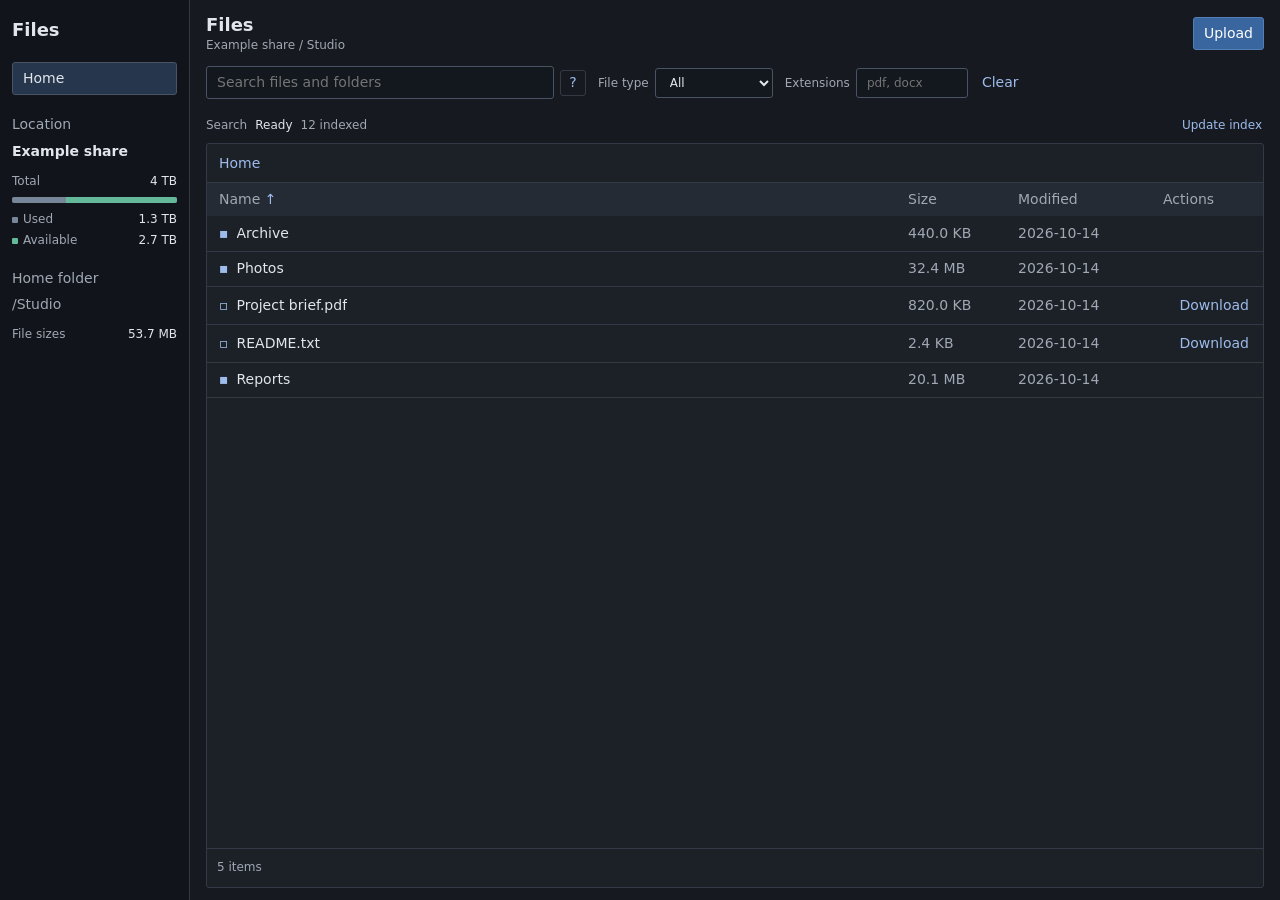
==== skills/ssud-ui/assets/example/index.html @ 94cde715 "feat: package the SSUD UI skill" ====
<!doctype html>
<html lang="en">
<head>
  <meta charset="utf-8">
  <meta name="viewport" content="width=device-width, initial-scale=1">
  <title>Files · SSUD UI example</title>
  <link rel="stylesheet" href="../tokens.css">
  <link rel="stylesheet" href="style.css">
  <script defer src="app.js"></script>
</head>
<body class="ssud-ui">
  <aside class="sidebar" aria-label="Workspace">
    <strong class="brand">Files</strong>
    <button type="button" class="secondary home-button" id="home">Home</button>
    <section aria-labelledby="location-title">
      <h2 id="location-title">Location</h2>
      <strong>Example share</strong>
      <dl class="usage">
        <div><dt>Total</dt><dd>4 TB</dd></div>
        <div class="capacity" aria-hidden="true"><span class="used"></span><span class="available"></span></div>
        <div><dt class="used-key">Used</dt><dd>1.3 TB</dd></div>
        <div><dt class="available-key">Available</dt><dd>2.7 TB</dd></div>
      </dl>
    </section>
    <section aria-labelledby="home-title">
      <h2 id="home-title">Home folder</h2>
      <p>/Studio</p>
      <dl class="usage"><div><dt>File sizes</dt><dd id="home-size"></dd></div></dl>
    </section>
  </aside>
  <main>
    <header class="workspace-header">
      <div><h1>Files</h1><p>Example share / Studio</p></div>
      <button type="button" id="upload" class="primary">Upload</button>
      <input type="file" id="upload-files" multiple hidden>
    </header>
    <form class="search-toolbar" id="search-form" role="search" aria-label="Search files">
      <div class="search-field">
        <input id="query" type="search" placeholder="Search files and folders" aria-label="Search in the home folder">
        <details class="help"><summary aria-label="Search help">?</summary>
          <div class="help-panel"><p><code>report 2026</code> Match all words</p><p><code>"final report"</code> Match the phrase</p></div>
        </details>
      </div>
      <label>File type
        <select id="kind">
          <option value="">All</option><option value="folder">Folder</option>
          <option value="document">Document</option><option value="image">Image</option>
          <option value="spreadsheet">Spreadsheet</option><option value="other">Other</option>
        </select>
      </label>
      <label>Extensions <input id="extensions" type="text" placeholder="pdf, docx" spellcheck="false"></label>
      <button class="text-button" type="button" id="clear">Clear</button>
      <button type="submit" hidden>Search</button>
    </form>
    <section class="status-strip" aria-label="Search index">
      <span>Search</span><strong id="index-state" role="status">Ready</strong>
      <span id="index-count"></span>
      <button id="update" class="text-button" type="button">Update index</button>
    </section>
    <div id="index-progress" class="index-progress" hidden>
      <progress aria-label="Example indexing progress"></progress>
      <p>Scanning filenames…</p>
    </div>
    <section class="files-panel" aria-label="File list">
      <div class="toolbar">
        <button type="button" class="text-button" id="back" hidden>← Back to results</button>
        <nav id="breadcrumbs" aria-label="Current folder"></nav>
      </div>
      <div class="table-scroll" id="table-scroll" tabindex="0" role="region" aria-label="Scrollable file list">
        <table>
          <colgroup><col><col class="size-column"><col class="date-column"><col class="action-column"></colgroup>
          <thead><tr>
            <th scope="col" id="name-heading" aria-sort="ascending"><button id="sort-name" type="button">Name</button></th>
            <th scope="col" id="size-heading"><button id="sort-size" type="button">Size</button></th>
            <th scope="col">Modified</th><th scope="col">Actions</th>
          </tr></thead>
          <tbody id="navigation"></tbody><tbody id="files"></tbody>
        </table>
        <p id="empty" class="empty" hidden>No matching files or folders.</p>
      </div>
      <footer id="result-info" class="file-footer" role="status"></footer>
    </section>
    <p id="notice" class="notice" role="status"></p>
  </main>
  <dialog id="transfer" aria-labelledby="transfer-title">
    <form method="dialog">
      <h2 id="transfer-title"></h2>
      <dl class="transfer-details"><dt id="transfer-scope"></dt><dd id="transfer-path"></dd></dl>
      <ul id="transfer-selection"></ul>
      <p>Example transfer. Files stay on this device.</p>
      <div class="dialog-actions">
        <button type="submit" class="secondary" value="cancel" autofocus>Cancel</button>
        <button type="submit" class="primary" value="confirm" id="confirm"></button>
      </div>
    </form>
  </dialog>
</body>
</html>
---- skills/ssud-ui/assets/tokens.css ----
.ssud-ui {
  --ssud-font: system-ui, -apple-system, BlinkMacSystemFont, "Segoe UI", sans-serif;
  --ssud-text-small: .75rem;
  --ssud-text-body: .875rem;
  --ssud-text-title: 1.125rem;
  --ssud-sidebar-width: 190px;
  --ssud-row-height: 35px;
  --ssud-radius: 3px;
  --ssud-overlay-radius: 4px;
  --ssud-space-tight: 6px;
  --ssud-space-control: 8px;
  --ssud-space-panel: 12px;
  --ssud-space-page: 16px;

  --ssud-canvas: #16191f;
  --ssud-sidebar: #11151b;
  --ssud-panel: #1c2027;
  --ssud-overlay: #1c232d;
  --ssud-table-header: #242b35;
  --ssud-navigation: #202936;
  --ssud-input: #13171e;
  --ssud-text: #e1e5ec;
  --ssud-muted: #a0a8b4;
  --ssud-border: #343a45;
  --ssud-control-border: #495363;
  --ssud-overlay-border: #515e72;
  --ssud-accent: #9dbbeb;
  --ssud-primary: #39669f;
  --ssud-primary-border: #537fb8;
  --ssud-primary-hover: #4779b6;
  --ssud-secondary: #282f3a;
  --ssud-secondary-hover: #343f4e;
  --ssud-danger: #833b3b;
  --ssud-danger-border: #a15652;
  --ssud-error: #ffb2aa;
  --ssud-row-hover: #232d3b;
  --ssud-active: #26364c;

  --ssud-capacity-track: #2c3440;
  --ssud-capacity-used: #778699;
  --ssud-capacity-available: #65b99b;
  --ssud-capacity-restricted: #d4ad68;
  --ssud-capacity-home: #80ace9;
  --ssud-capacity-quota: #b69be1;
}
---- skills/ssud-ui/assets/example/style.css ----
* { box-sizing: border-box; }
[hidden] { display: none !important; }
body {
  margin: 0;
  height: 100dvh;
  display: grid;
  grid-template-columns: var(--ssud-sidebar-width) minmax(0, 1fr);
  background: var(--ssud-canvas);
  color: var(--ssud-text);
  color-scheme: dark;
  font: var(--ssud-text-body)/1.35 var(--ssud-font);
}
h1, h2, p, dl, dd { margin: 0; }
h1, .brand { font-size: var(--ssud-text-title); font-weight: 600; }
h2, p { color: var(--ssud-muted); }
h2 { font-size: inherit; font-weight: 500; }
button, input, select, summary { font: inherit; color: inherit; }
button, select, summary { cursor: pointer; }
:focus-visible { outline: 2px solid var(--ssud-accent); outline-offset: 2px; }
button, input, select {
  border: 1px solid var(--ssud-control-border);
  border-radius: var(--ssud-radius);
  padding: 6px 10px;
}
input, select { min-width: 0; background: var(--ssud-input); }
button { background: none; }
.primary { background: var(--ssud-primary); border-color: var(--ssud-primary-border); color: white; }
.primary:hover { background: var(--ssud-primary-hover); }
.secondary { background: var(--ssud-secondary); }
.secondary:hover { background: var(--ssud-secondary-hover); }
.text-button { padding: 2px; border: 0; color: var(--ssud-accent); text-align: start; }
.text-button:hover { text-decoration: underline; }

.sidebar {
  display: flex;
  flex-direction: column;
  gap: 20px;
  min-width: 0;
  overflow-y: auto;
  padding: 18px 12px;
  background: var(--ssud-sidebar);
  border-inline-end: 1px solid var(--ssud-border);
}
.sidebar section { min-width: 0; }
.sidebar h2 { margin-bottom: 8px; }
.home-button { text-align: start; background: var(--ssud-active); }
.usage { font-size: var(--ssud-text-small); margin-top: 12px; color: var(--ssud-muted); }
.usage > div { display: flex; justify-content: space-between; gap: var(--ssud-space-tight); margin-top: 5px; }
.usage dd { color: var(--ssud-text); white-space: nowrap; font-variant-numeric: tabular-nums; }
.capacity { display: flex; height: 6px; background: var(--ssud-capacity-track); border-radius: 2px; overflow: hidden; }
.usage > .capacity { margin-block: 8px; gap: 0; }
.used { width: 32.5%; background: var(--ssud-capacity-used); }
.available { width: 67.5%; background: var(--ssud-capacity-available); }
.used-key::before, .available-key::before {
  content: "";
  display: inline-block;
  width: 6px;
  height: 6px;
  margin-inline-end: 5px;
  border-radius: 1px;
}
.used-key::before { background: var(--ssud-capacity-used); }
.available-key::before { background: var(--ssud-capacity-available); }

main { display: flex; flex-direction: column; min-height: 0; min-width: 0; padding: 0 var(--ssud-space-page) var(--ssud-space-panel); }
.workspace-header { min-height: 62px; padding-block: 13px; display: flex; justify-content: space-between; align-items: center; gap: var(--ssud-space-page); }
.workspace-header p { font-size: var(--ssud-text-small); }
.search-toolbar { display: flex; align-items: center; flex-wrap: wrap; gap: 7px 12px; padding-bottom: 8px; }
.search-field { display: flex; flex: 1 1 200px; align-items: center; min-width: 0; max-width: 380px; gap: var(--ssud-space-tight); position: relative; }
.search-field input { flex: 1; width: 0; }
.search-toolbar label { display: inline-flex; align-items: center; gap: var(--ssud-space-tight); font-size: var(--ssud-text-small); color: var(--ssud-muted); }
.search-toolbar label :is(input, select) { color: var(--ssud-text); }
#extensions { width: 112px; }
.help summary { display: grid; place-items: center; width: 26px; height: 26px; list-style: none; border: 1px solid var(--ssud-border); border-radius: var(--ssud-radius); color: var(--ssud-accent); }
.help-panel { position: absolute; z-index: 2; inset: calc(100% + 7px) auto auto 0; width: min(280px, 100%); padding: 12px; background: var(--ssud-overlay); border: 1px solid var(--ssud-overlay-border); border-radius: var(--ssud-overlay-radius); }
.help-panel p + p { margin-top: 6px; }
.help-panel code { color: var(--ssud-text); }
.status-strip { display: flex; align-items: center; gap: var(--ssud-space-control); min-height: 36px; font-size: var(--ssud-text-small); color: var(--ssud-muted); }
.status-strip strong { color: var(--ssud-text); font-weight: 500; }
#update { margin-inline-start: auto; }
#update:disabled { color: var(--ssud-muted); cursor: default; }
.running { display: inline-flex; align-items: center; gap: 5px; }
.running::before { content: ""; width: 10px; height: 10px; border: 2px solid var(--ssud-overlay-border); border-top-color: var(--ssud-accent); border-radius: 50%; }
@media (prefers-reduced-motion: no-preference) {
  .running::before { animation: spin 1s linear infinite; }
}
@keyframes spin { to { transform: rotate(1turn); } }
.index-progress { padding-bottom: 10px; font-size: var(--ssud-text-small); }
.index-progress progress { display: block; width: 100%; height: 4px; margin-block: 5px; accent-color: var(--ssud-accent); }

.files-panel { flex: 1; min-height: 180px; display: flex; flex-direction: column; background: var(--ssud-panel); border: 1px solid var(--ssud-border); border-radius: var(--ssud-radius); }
.toolbar { display: flex; flex-wrap: wrap; align-items: center; gap: var(--ssud-space-control); min-height: 39px; padding: 6px 10px; border-bottom: 1px solid var(--ssud-border); }
#breadcrumbs { display: flex; align-items: center; flex-wrap: wrap; gap: 5px; overflow-wrap: anywhere; }
.table-scroll { flex: 1; min-height: 0; overflow: auto; }
table { width: 100%; min-width: 560px; table-layout: fixed; border-collapse: collapse; text-align: start; }
.size-column { width: 110px; }
.date-column { width: 145px; }
.action-column { width: 112px; }
th, td { padding: 7px 12px; text-align: start; }
th { position: sticky; z-index: 1; top: 0; background: var(--ssud-table-header); color: var(--ssud-muted); font-weight: 500; }
th button { border: 0; padding: 0; text-align: start; }
th[aria-sort="ascending"] button::after { content: " ↑" / ""; color: var(--ssud-accent); }
th[aria-sort="descending"] button::after { content: " ↓" / ""; color: var(--ssud-accent); }
td { height: var(--ssud-row-height); border-bottom: 1px solid var(--ssud-border); }
td:nth-child(2), td:nth-child(3) { color: var(--ssud-muted); font-variant-numeric: tabular-nums; white-space: nowrap; }
td:last-child:not([colspan]) { text-align: end; }
tr:hover td { background: var(--ssud-row-hover); }
tr.target td { background: var(--ssud-active); }
#navigation td { background: var(--ssud-navigation); }
.file-name { display: flex; align-items: center; gap: var(--ssud-space-control); max-width: 100%; padding: 0; border: 0; text-align: start; }
.file-name span:last-child, .file-path { overflow: hidden; text-overflow: ellipsis; white-space: nowrap; }
.file-icon { flex: none; color: var(--ssud-accent); }
.file-path { display: block; margin-inline-start: 20px; max-width: calc(100% - 20px); font-size: var(--ssud-text-small); }
.empty { padding: 48px 18px; text-align: center; }
.file-footer { padding: 10px; min-height: 39px; border-top: 1px solid var(--ssud-border); font-size: var(--ssud-text-small); color: var(--ssud-muted); }

dialog { width: min(520px, calc(100% - 32px)); max-height: 85dvh; padding: 18px; color: inherit; background: var(--ssud-overlay); border: 1px solid var(--ssud-overlay-border); border-radius: var(--ssud-overlay-radius); }
dialog::backdrop { background: #0009; }
dialog h2 { margin-bottom: 12px; color: var(--ssud-text); font-size: 1rem; font-weight: 600; }
.transfer-details { display: grid; grid-template-columns: auto minmax(0, 1fr); gap: 8px; }
dt { color: var(--ssud-muted); }
dd, #transfer-selection { overflow-wrap: anywhere; }
#transfer-selection { max-height: 200px; overflow: auto; padding-inline-start: 20px; }
.dialog-actions { display: flex; flex-wrap: wrap; justify-content: end; gap: 8px; margin-top: 18px; }
.notice:not(:empty) { margin-top: 8px; color: var(--ssud-accent); }

@media (max-width: 850px) {
  .search-field { flex-basis: 100%; max-width: none; }
}
@media (max-width: 650px) {
  body { display: flex; flex-direction: column; min-height: 100dvh; height: auto; }
  .sidebar { display: grid; grid-template-columns: repeat(2, minmax(0, 1fr)); gap: 10px 16px; border: 0; border-bottom: 1px solid var(--ssud-border); padding: 12px; }
  .home-button { justify-self: end; }
  main { flex: 1; padding-inline: 10px; }
  .files-panel { flex: auto; }
  .table-scroll { max-height: 55dvh; }
  #extensions { width: 95px; }
}
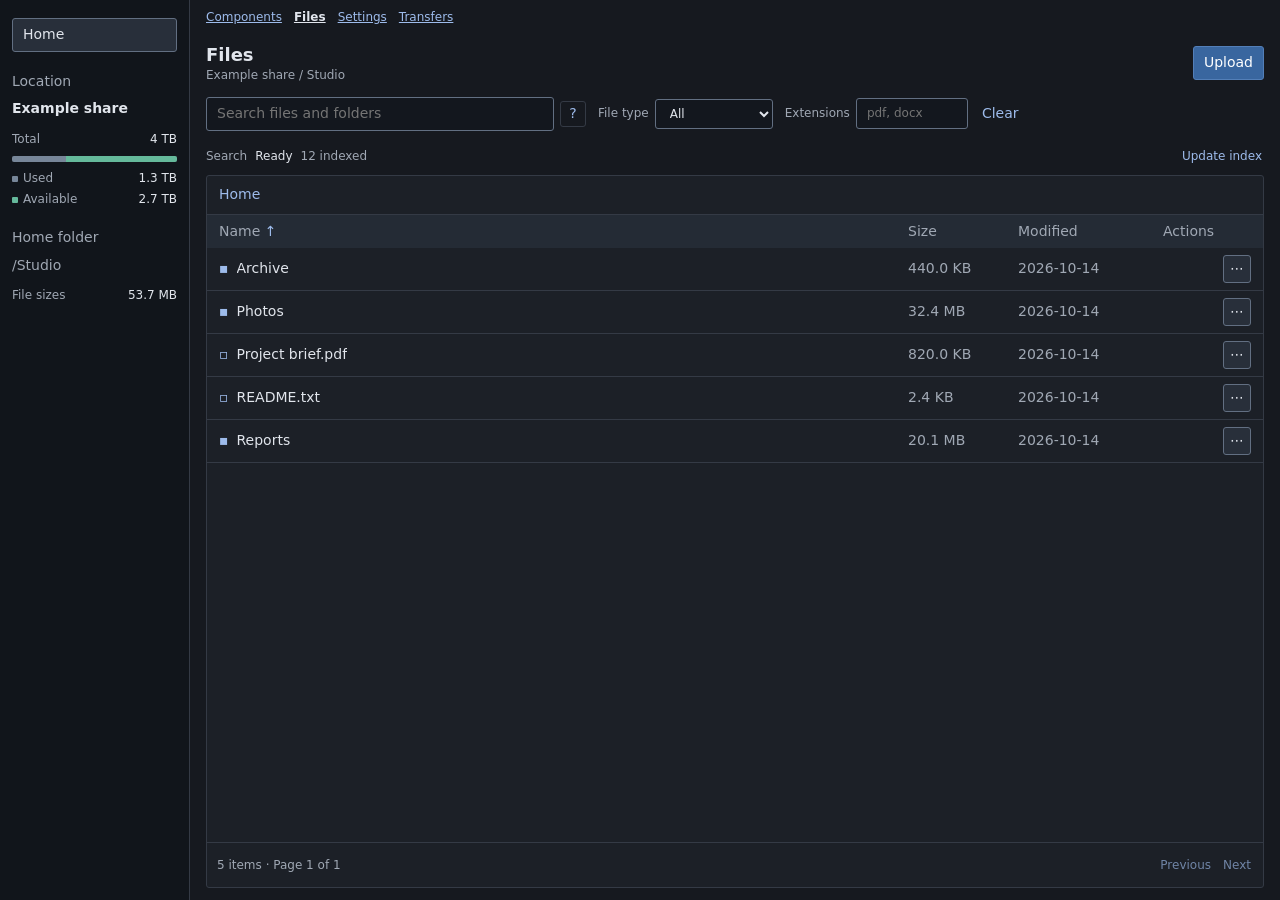
==== commit 81116e45: "Expand SSUD UI kit and showcase the application" ====
--- a/skills/ssud-ui/assets/example/index.html
+++ b/skills/ssud-ui/assets/example/index.html
@@ -2,87 +2,104 @@
 <html lang="en">
 <head>
   <meta charset="utf-8">
-  <meta name="viewport" content="width=device-width, initial-scale=1">
+  <meta name="viewport" content="width=device-width, initial-scale=1, viewport-fit=cover">
   <title>Files · SSUD UI example</title>
   <link rel="stylesheet" href="../tokens.css">
+  <link rel="stylesheet" href="../components.css">
   <link rel="stylesheet" href="style.css">
+  <script defer src="../disclosures.js"></script>
   <script defer src="app.js"></script>
 </head>
 <body class="ssud-ui">
-  <aside class="sidebar" aria-label="Workspace">
-    <strong class="brand">Files</strong>
-    <button type="button" class="secondary home-button" id="home">Home</button>
-    <section aria-labelledby="location-title">
-      <h2 id="location-title">Location</h2>
-      <strong>Example share</strong>
-      <dl class="usage">
-        <div><dt>Total</dt><dd>4 TB</dd></div>
-        <div class="capacity" aria-hidden="true"><span class="used"></span><span class="available"></span></div>
-        <div><dt class="used-key">Used</dt><dd>1.3 TB</dd></div>
-        <div><dt class="available-key">Available</dt><dd>2.7 TB</dd></div>
-      </dl>
-    </section>
-    <section aria-labelledby="home-title">
-      <h2 id="home-title">Home folder</h2>
-      <p>/Studio</p>
-      <dl class="usage"><div><dt>File sizes</dt><dd id="home-size"></dd></div></dl>
-    </section>
-  </aside>
-  <main>
-    <header class="workspace-header">
+  <main class="workspace-shell">
+    <nav class="kit-nav workspace-links" aria-label="UI kit examples">
+      <a href="../kit/index.html">Components</a><a href="index.html" aria-current="page">Files</a><a href="../kit/settings.html">Settings</a><a href="../kit/transfers.html">Transfers</a>
+    </nav>
+    <header class="workspace-header workspace-heading">
+      <button type="button" class="secondary disclosure-toggle" data-disclosure="1100" data-expand-at="900" aria-controls="workspace-panel" aria-expanded="true">Workspace</button>
       <div><h1>Files</h1><p>Example share / Studio</p></div>
       <button type="button" id="upload" class="primary">Upload</button>
       <input type="file" id="upload-files" multiple hidden>
     </header>
-    <form class="search-toolbar" id="search-form" role="search" aria-label="Search files">
-      <div class="search-field">
-        <input id="query" type="search" placeholder="Search files and folders" aria-label="Search in the home folder">
-        <details class="help"><summary aria-label="Search help">?</summary>
-          <div class="help-panel"><p><code>report 2026</code> Match all words</p><p><code>"final report"</code> Match the phrase</p></div>
-        </details>
+    <aside id="workspace-panel" class="sidebar workspace-rail" aria-label="Workspace">
+      <button type="button" class="secondary home-button" id="home">Home</button>
+      <section aria-labelledby="location-title">
+        <h2 id="location-title">Location</h2>
+        <strong>Example share</strong>
+        <dl class="usage">
+          <div><dt>Total</dt><dd>4 TB</dd></div>
+          <div class="capacity" aria-hidden="true"><span class="used"></span><span class="available"></span></div>
+          <div><dt class="used-key">Used</dt><dd>1.3 TB</dd></div>
+          <div><dt class="available-key">Available</dt><dd>2.7 TB</dd></div>
+        </dl>
+      </section>
+      <section aria-labelledby="home-title">
+        <h2 id="home-title">Home folder</h2>
+        <p>/Studio</p>
+        <dl class="usage"><div><dt>File sizes</dt><dd id="home-size"></dd></div></dl>
+      </section>
+    </aside>
+    <div class="workspace-content">
+      <form class="search-toolbar" id="search-form" role="search" aria-label="Search files">
+        <div class="search-field">
+          <input id="query" type="search" placeholder="Search files and folders" aria-label="Search in the home folder">
+          <details class="help"><summary aria-label="Search help">?</summary>
+            <div class="help-panel"><p><code>report 2026</code> Match all words</p><p><code>"final report"</code> Match the phrase</p></div>
+          </details>
+        </div>
+        <button type="button" class="secondary disclosure-toggle" data-disclosure="650" aria-controls="filter-fields" aria-expanded="true">Filters<span id="filter-count"></span></button>
+        <div id="filter-fields" class="filter-fields">
+          <label>File type
+            <select id="kind">
+              <option value="">All</option><option value="folder">Folder</option>
+              <option value="document">Document</option><option value="image">Image</option>
+              <option value="spreadsheet">Spreadsheet</option><option value="other">Other</option>
+            </select>
+          </label>
+          <label>Extensions <input id="extensions" type="text" placeholder="pdf, docx" spellcheck="false"></label>
+          <button class="text-button" type="button" id="clear">Clear</button>
+        </div>
+        <button type="submit" hidden>Search</button>
+      </form>
+      <section class="status-strip" aria-label="Search index">
+        <span>Search</span><strong id="index-state" role="status">Ready</strong>
+        <span id="index-count"></span>
+        <button id="update" class="text-button" type="button">Update index</button>
+      </section>
+      <div id="index-progress" class="index-progress" hidden>
+        <progress aria-label="Example indexing progress"></progress>
+        <p>Scanning filenames…</p>
       </div>
-      <label>File type
-        <select id="kind">
-          <option value="">All</option><option value="folder">Folder</option>
-          <option value="document">Document</option><option value="image">Image</option>
-          <option value="spreadsheet">Spreadsheet</option><option value="other">Other</option>
-        </select>
-      </label>
-      <label>Extensions <input id="extensions" type="text" placeholder="pdf, docx" spellcheck="false"></label>
-      <button class="text-button" type="button" id="clear">Clear</button>
-      <button type="submit" hidden>Search</button>
-    </form>
-    <section class="status-strip" aria-label="Search index">
-      <span>Search</span><strong id="index-state" role="status">Ready</strong>
-      <span id="index-count"></span>
-      <button id="update" class="text-button" type="button">Update index</button>
-    </section>
-    <div id="index-progress" class="index-progress" hidden>
-      <progress aria-label="Example indexing progress"></progress>
-      <p>Scanning filenames…</p>
+      <section class="files-panel" aria-label="File list">
+        <div class="toolbar">
+          <button type="button" class="text-button" id="back" hidden>← Back to results</button>
+          <nav id="breadcrumbs" aria-label="Current folder"></nav>
+        </div>
+        <div class="table-scroll" id="table-scroll" tabindex="0" role="region" aria-label="Scrollable file list">
+          <table class="responsive-list">
+            <colgroup><col><col class="size-column"><col class="date-column optional-column"><col class="action-column"></colgroup>
+            <thead><tr>
+              <th scope="col" id="name-heading" aria-sort="ascending"><button id="sort-name" type="button">Name</button></th>
+              <th scope="col" id="size-heading"><button id="sort-size" type="button">Size</button></th>
+              <th scope="col" class="optional-column">Modified</th><th scope="col"><span class="action-heading">Actions</span></th>
+            </tr></thead>
+            <tbody id="navigation"></tbody><tbody id="files"></tbody>
+          </table>
+          <p id="empty" class="empty" hidden>No matching files or folders.</p>
+        </div>
+        <footer class="file-footer">
+          <span id="result-info" role="status"></span>
+          <nav class="actions" aria-label="File pages">
+            <button type="button" class="text-button" id="previous">Previous</button>
+            <button type="button" class="text-button" id="next">Next</button>
+          </nav>
+        </footer>
+      </section>
+      <p id="notice" class="notice" role="status"></p>
     </div>
-    <section class="files-panel" aria-label="File list">
-      <div class="toolbar">
-        <button type="button" class="text-button" id="back" hidden>← Back to results</button>
-        <nav id="breadcrumbs" aria-label="Current folder"></nav>
-      </div>
-      <div class="table-scroll" id="table-scroll" tabindex="0" role="region" aria-label="Scrollable file list">
-        <table>
-          <colgroup><col><col class="size-column"><col class="date-column"><col class="action-column"></colgroup>
-          <thead><tr>
-            <th scope="col" id="name-heading" aria-sort="ascending"><button id="sort-name" type="button">Name</button></th>
-            <th scope="col" id="size-heading"><button id="sort-size" type="button">Size</button></th>
-            <th scope="col">Modified</th><th scope="col">Actions</th>
-          </tr></thead>
-          <tbody id="navigation"></tbody><tbody id="files"></tbody>
-        </table>
-        <p id="empty" class="empty" hidden>No matching files or folders.</p>
-      </div>
-      <footer id="result-info" class="file-footer" role="status"></footer>
-    </section>
-    <p id="notice" class="notice" role="status"></p>
   </main>
-  <dialog id="transfer" aria-labelledby="transfer-title">
+  <div id="row-menu" class="action-list row-actions" aria-label="File actions" role="group" popover></div>
+  <dialog class="responsive-dialog" id="transfer" aria-labelledby="transfer-title">
     <form method="dialog">
       <h2 id="transfer-title"></h2>
       <dl class="transfer-details"><dt id="transfer-scope"></dt><dd id="transfer-path"></dd></dl>
--- a/skills/ssud-ui/assets/tokens.css
+++ b/skills/ssud-ui/assets/tokens.css
@@ -22,12 +22,15 @@
   --ssud-text: #e1e5ec;
   --ssud-muted: #a0a8b4;
   --ssud-border: #343a45;
-  --ssud-control-border: #495363;
+  --ssud-control-border: #626f82;
   --ssud-overlay-border: #515e72;
   --ssud-accent: #9dbbeb;
+  --ssud-focus: #9dbbeb;
+  --ssud-success: #8bd3b9;
+  --ssud-warning: #e5bd7c;
   --ssud-primary: #39669f;
   --ssud-primary-border: #537fb8;
-  --ssud-primary-hover: #4779b6;
+  --ssud-primary-hover: #4374b0;
   --ssud-secondary: #282f3a;
   --ssud-secondary-hover: #343f4e;
   --ssud-danger: #833b3b;
--- a/skills/ssud-ui/assets/components.css
+++ b/skills/ssud-ui/assets/components.css
@@ -0,0 +1,148 @@
+.ssud-ui {
+  margin: 0;
+  background: var(--ssud-canvas);
+  color: var(--ssud-text);
+  color-scheme: dark;
+  font: var(--ssud-text-body)/1.4 var(--ssud-font);
+}
+.ssud-ui *, .ssud-ui *::before, .ssud-ui *::after { box-sizing: border-box; }
+.ssud-ui [hidden] { display: none !important; }
+.ssud-ui :where(h1, h2, h3, p, dl, dd) { margin: 0; }
+.ssud-ui :where(button, input, select, textarea, summary) { font: inherit; color: inherit; }
+.ssud-ui :where(button, select, summary, input[type="checkbox"], input[type="radio"]) { cursor: pointer; }
+.ssud-ui :disabled { opacity: .65; cursor: default; }
+.ssud-ui :focus-visible { outline: 2px solid var(--ssud-focus); outline-offset: 2px; }
+.ssud-ui :where(button, input:not([type="checkbox"], [type="radio"]), select, textarea) {
+  padding: 6px 10px;
+  min-width: 0;
+  border: 1px solid var(--ssud-control-border);
+  border-radius: var(--ssud-radius);
+  background: var(--ssud-input);
+}
+.ssud-ui a, .ssud-ui .text-button { color: var(--ssud-accent); }
+.ssud-ui .primary { background: var(--ssud-primary); border-color: var(--ssud-primary-border); color: white; }
+.ssud-ui .primary:hover:not(:disabled) { background: var(--ssud-primary-hover); }
+.ssud-ui .secondary { background: var(--ssud-secondary); }
+.ssud-ui .secondary:hover:not(:disabled) { background: var(--ssud-secondary-hover); }
+.ssud-ui .danger { background: var(--ssud-danger); border-color: var(--ssud-danger-border); color: white; }
+.ssud-ui .text-button { min-height: 24px; padding: 2px; border: 0; background: none; text-align: start; }
+.ssud-ui .text-button:hover { text-decoration: underline; }
+.ssud-ui .icon-button { min-width: 28px; min-height: 28px; padding: 2px 5px; }
+.ssud-ui :where(input[type="checkbox"], input[type="radio"], progress) { accent-color: var(--ssud-accent); }
+.ssud-ui .muted { color: var(--ssud-muted); }
+.ssud-ui .error-text { color: var(--ssud-error); }
+.ssud-ui .success-text { color: var(--ssud-success); }
+.ssud-ui .warning-text { color: var(--ssud-warning); }
+.ssud-ui .actions { display: flex; flex-wrap: wrap; gap: 8px; align-items: center; }
+.ssud-ui .field { display: grid; gap: 5px; min-width: 0; }
+.ssud-ui .field :where(input:not([type="checkbox"], [type="radio"]), select, textarea) { width: 100%; }
+.ssud-ui .field :where(small, p) { overflow-wrap: anywhere; }
+.ssud-ui [aria-invalid="true"] { border-color: var(--ssud-error); }
+.ssud-ui .panel { padding: 14px; min-width: 0; border: 1px solid var(--ssud-border); border-radius: var(--ssud-radius); background: var(--ssud-panel); }
+.ssud-ui .notice-box { padding: 10px 12px; border: 1px solid currentColor; border-radius: var(--ssud-radius); overflow-wrap: anywhere; }
+.ssud-ui dialog {
+  width: min(520px, calc(100% - 32px)); max-height: 85dvh; padding: 18px;
+  color: inherit; background: var(--ssud-overlay); border: 1px solid var(--ssud-overlay-border);
+  border-radius: var(--ssud-overlay-radius); overflow-wrap: anywhere;
+}
+.ssud-ui dialog::backdrop { background: #0009; }
+.ssud-ui dialog .actions { justify-content: end; margin-top: 16px; }
+.ssud-ui .table-region { overflow: auto; min-width: 0; }
+.ssud-ui .data-table { width: 100%; border-collapse: collapse; }
+.ssud-ui .data-table :where(th, td) { padding: 6px 10px; text-align: start; border-bottom: 1px solid var(--ssud-border); }
+.ssud-ui .data-table th { background: var(--ssud-table-header); }
+.ssud-ui .action-list { display: grid; width: max-content; max-width: 100%; gap: 3px; background: var(--ssud-overlay); padding: 4px; border: 1px solid var(--ssud-overlay-border); border-radius: var(--ssud-overlay-radius); }
+.ssud-ui .action-list button { text-align: start; min-height: 28px; }
+.ssud-ui .kit-nav { display: flex; align-items: center; flex-wrap: wrap; gap: 4px 12px; font-size: var(--ssud-text-small); }
+.ssud-ui .kit-nav a { display: inline-flex; min-height: 24px; align-items: center; }
+.ssud-ui .kit-nav [aria-current="page"] { color: var(--ssud-text); font-weight: 600; }
+.ssud-ui [popover]:not(:popover-open) { display: none; }
+.ssud-ui fieldset { min-width: 0; margin: 0; border: 1px solid var(--ssud-border); }
+.ssud-ui legend { padding-inline: 4px; }
+.ssud-ui .file-pick { display: grid; gap: 6px; padding: 12px; border: 1px dashed var(--ssud-control-border); border-radius: var(--ssud-radius); }
+.ssud-ui .file-pick input { width: 100%; }
+.ssud-ui .empty-state { padding: 14px; text-align: center; }
+.ssud-ui [role="tab"][aria-selected="true"] { background: var(--ssud-active); }
+.ssud-ui .stack { display: grid; gap: 12px; min-width: 0; }
+
+/* A workspace keeps one set of controls and rows at every width. */
+.ssud-ui .workspace-shell {
+  display: grid;
+  height: 100dvh;
+  grid-template: "rail links" auto "rail heading" auto "rail content" minmax(0, 1fr)
+    / var(--ssud-sidebar-width) minmax(0, 1fr);
+}
+.ssud-ui .workspace-shell:has(> .workspace-rail[hidden]) {
+  grid-template-columns: 0 minmax(0, 1fr);
+}
+.ssud-ui .workspace-links { grid-area: links; }
+.ssud-ui .workspace-heading { grid-area: heading; }
+.ssud-ui .workspace-rail { grid-area: rail; min-height: 0; overflow-y: auto; }
+.ssud-ui .workspace-content {
+  grid-area: content; display: flex; flex-direction: column; min-height: 0; min-width: 0;
+  padding-bottom: var(--ssud-space-panel);
+}
+.ssud-ui .workspace-shell > :is(.workspace-links, .workspace-heading, .workspace-content) {
+  padding-inline: var(--ssud-space-page);
+}
+.ssud-ui .filter-fields { display: flex; flex-wrap: wrap; align-items: center; gap: 8px 12px; }
+.ssud-ui .disclosure-toggle::after { content: " ▾" / ""; }
+.ssud-ui .disclosure-toggle[aria-expanded="true"]::after { content: " ▴" / ""; }
+.ssud-ui .row-actions {
+  position: fixed; margin: 0; width: max-content; max-width: min(290px, calc(100vw - 16px));
+  max-height: calc(100dvh - 16px); overflow: auto; overflow-wrap: anywhere;
+}
+.ssud-ui .row-details { border-bottom: 1px solid var(--ssud-border); padding: 6px; font-size: var(--ssud-text-small); }
+.ssud-ui .row-details strong { display: block; }
+.ssud-ui .responsive-dialog { overflow: auto; }
+
+@media (max-width: 650px) {
+  .ssud-ui .workspace-shell, .ssud-ui .workspace-shell:has(> .workspace-rail[hidden]) {
+    grid-template: "links" auto "heading" auto "rail" auto "content" minmax(300px, 1fr) / minmax(0, 1fr);
+    padding-inline: env(safe-area-inset-left) env(safe-area-inset-right);
+  }
+  .ssud-ui .workspace-shell > :is(.workspace-links, .workspace-heading, .workspace-content) { padding-inline: 10px; }
+  .ssud-ui .workspace-content { padding-bottom: max(10px, env(safe-area-inset-bottom)); }
+  .ssud-ui .filter-fields { flex-basis: 100%; }
+  .ssud-ui .responsive-list { width: 100%; min-width: 0; table-layout: fixed; }
+  .ssud-ui .responsive-list .optional-column { display: none; }
+  .ssud-ui .responsive-list .size-column { width: 66px; }
+  .ssud-ui .responsive-list .action-column { width: 48px; }
+  .ssud-ui .responsive-list :is(th, td) { padding: 4px 6px; }
+  .ssud-ui .responsive-list .action-heading { position: absolute; width: 1px; height: 1px; overflow: hidden; clip-path: inset(50%); }
+  .ssud-ui .responsive-list .row-title { white-space: normal; overflow-wrap: anywhere; }
+  .ssud-ui .responsive-dialog {
+    margin: auto 0 0; width: 100%; max-width: 100%; max-height: 90dvh;
+    padding: 16px max(16px, env(safe-area-inset-right)) max(16px, env(safe-area-inset-bottom)) max(16px, env(safe-area-inset-left));
+    border-radius: var(--ssud-overlay-radius) var(--ssud-overlay-radius) 0 0;
+  }
+}
+@media (pointer: coarse) {
+  .ssud-ui :is(.workspace-shell, .row-actions, .responsive-dialog) :is(button, input:not([hidden]), select, summary) { min-height: 40px; }
+  .ssud-ui .responsive-list .icon-button { min-width: 36px; }
+}
+
+@media (max-height: 535px) {
+  .ssud-ui .workspace-shell { height: auto; min-height: 100dvh; }
+}
+
+.ssud-ui .adaptive-page {
+  padding-inline: max(var(--ssud-space-page), env(safe-area-inset-left)) max(var(--ssud-space-page), env(safe-area-inset-right));
+  padding-block: max(14px, env(safe-area-inset-top)) max(28px, env(safe-area-inset-bottom));
+}
+.ssud-ui .adaptive-columns {
+  display: grid; grid-template-columns: repeat(2, minmax(0, 1fr));
+  align-items: start; gap: var(--ssud-space-panel);
+}
+.ssud-ui .adaptive-columns > * { min-width: 0; }
+.ssud-ui .adaptive-wide { grid-column: 1 / -1; }
+
+@media (max-width: 650px) {
+  .ssud-ui .adaptive-columns { grid-template-columns: minmax(0, 1fr); }
+}
+@media (pointer: coarse) {
+  .ssud-ui .adaptive-page :is(button, select, input:not([type="checkbox"], [type="radio"]), summary, .kit-nav a, .touch-choice),
+  .ssud-ui .responsive-dialog button { min-height: 44px; }
+  .ssud-ui .adaptive-page :is(input:not([type="checkbox"], [type="radio"]), select, textarea) { font-size: 1rem; }
+  .ssud-ui .touch-choice { display: flex; align-items: center; gap: 6px; }
+}
--- a/skills/ssud-ui/assets/example/style.css
+++ b/skills/ssud-ui/assets/example/style.css
@@ -1,35 +1,6 @@
-* { box-sizing: border-box; }
-[hidden] { display: none !important; }
-body {
-  margin: 0;
-  height: 100dvh;
-  display: grid;
-  grid-template-columns: var(--ssud-sidebar-width) minmax(0, 1fr);
-  background: var(--ssud-canvas);
-  color: var(--ssud-text);
-  color-scheme: dark;
-  font: var(--ssud-text-body)/1.35 var(--ssud-font);
-}
-h1, h2, p, dl, dd { margin: 0; }
 h1, .brand { font-size: var(--ssud-text-title); font-weight: 600; }
 h2, p { color: var(--ssud-muted); }
 h2 { font-size: inherit; font-weight: 500; }
-button, input, select, summary { font: inherit; color: inherit; }
-button, select, summary { cursor: pointer; }
-:focus-visible { outline: 2px solid var(--ssud-accent); outline-offset: 2px; }
-button, input, select {
-  border: 1px solid var(--ssud-control-border);
-  border-radius: var(--ssud-radius);
-  padding: 6px 10px;
-}
-input, select { min-width: 0; background: var(--ssud-input); }
-button { background: none; }
-.primary { background: var(--ssud-primary); border-color: var(--ssud-primary-border); color: white; }
-.primary:hover { background: var(--ssud-primary-hover); }
-.secondary { background: var(--ssud-secondary); }
-.secondary:hover { background: var(--ssud-secondary-hover); }
-.text-button { padding: 2px; border: 0; color: var(--ssud-accent); text-align: start; }
-.text-button:hover { text-decoration: underline; }
 
 .sidebar {
   display: flex;
@@ -62,8 +33,9 @@
 .used-key::before { background: var(--ssud-capacity-used); }
 .available-key::before { background: var(--ssud-capacity-available); }
 
-main { display: flex; flex-direction: column; min-height: 0; min-width: 0; padding: 0 var(--ssud-space-page) var(--ssud-space-panel); }
+
 .workspace-header { min-height: 62px; padding-block: 13px; display: flex; justify-content: space-between; align-items: center; gap: var(--ssud-space-page); }
+.workspace-header > div { flex: 1; min-width: 0; }
 .workspace-header p { font-size: var(--ssud-text-small); }
 .search-toolbar { display: flex; align-items: center; flex-wrap: wrap; gap: 7px 12px; padding-bottom: 8px; }
 .search-field { display: flex; flex: 1 1 200px; align-items: center; min-width: 0; max-width: 380px; gap: var(--ssud-space-tight); position: relative; }
@@ -107,15 +79,13 @@
 tr:hover td { background: var(--ssud-row-hover); }
 tr.target td { background: var(--ssud-active); }
 #navigation td { background: var(--ssud-navigation); }
-.file-name { display: flex; align-items: center; gap: var(--ssud-space-control); max-width: 100%; padding: 0; border: 0; text-align: start; }
+.file-name { display: flex; align-items: center; gap: var(--ssud-space-control); max-width: 100%; padding: 0; border: 0; background: none; text-align: start; }
 .file-name span:last-child, .file-path { overflow: hidden; text-overflow: ellipsis; white-space: nowrap; }
 .file-icon { flex: none; color: var(--ssud-accent); }
 .file-path { display: block; margin-inline-start: 20px; max-width: calc(100% - 20px); font-size: var(--ssud-text-small); }
 .empty { padding: 48px 18px; text-align: center; }
 .file-footer { padding: 10px; min-height: 39px; border-top: 1px solid var(--ssud-border); font-size: var(--ssud-text-small); color: var(--ssud-muted); }
 
-dialog { width: min(520px, calc(100% - 32px)); max-height: 85dvh; padding: 18px; color: inherit; background: var(--ssud-overlay); border: 1px solid var(--ssud-overlay-border); border-radius: var(--ssud-overlay-radius); }
-dialog::backdrop { background: #0009; }
 dialog h2 { margin-bottom: 12px; color: var(--ssud-text); font-size: 1rem; font-weight: 600; }
 .transfer-details { display: grid; grid-template-columns: auto minmax(0, 1fr); gap: 8px; }
 dt { color: var(--ssud-muted); }
@@ -124,15 +94,26 @@
 .dialog-actions { display: flex; flex-wrap: wrap; justify-content: end; gap: 8px; margin-top: 18px; }
 .notice:not(:empty) { margin-top: 8px; color: var(--ssud-accent); }
 
+@media (min-width: 651px) and (max-width: 900px) {
+  .workspace-shell { --ssud-sidebar-width: 155px; }
+  .responsive-list { min-width: 0; }
+  .size-column { width: 84px; }
+  .date-column { width: 112px; }
+  .action-column { width: 72px; }
+}
 @media (max-width: 850px) {
   .search-field { flex-basis: 100%; max-width: none; }
 }
 @media (max-width: 650px) {
-  body { display: flex; flex-direction: column; min-height: 100dvh; height: auto; }
   .sidebar { display: grid; grid-template-columns: repeat(2, minmax(0, 1fr)); gap: 10px 16px; border: 0; border-bottom: 1px solid var(--ssud-border); padding: 12px; }
-  .home-button { justify-self: end; }
-  main { flex: 1; padding-inline: 10px; }
-  .files-panel { flex: auto; }
-  .table-scroll { max-height: 55dvh; }
+  .home-button { grid-column: 1 / -1; }
+  .search-field { flex: 1 1 0; }
+  .workspace-header { min-height: 52px; gap: 8px; padding-block: 6px; }
   #extensions { width: 95px; }
+  .files-panel { min-height: 180px; }
 }
+
+main > .kit-nav { padding-top: 5px; }
+.file-footer { display: flex; flex-wrap: wrap; justify-content: space-between; align-items: center; gap: 4px 10px; }
+
+.ssud-ui .responsive-list th button { padding: 0; border: 0; background: none; }
